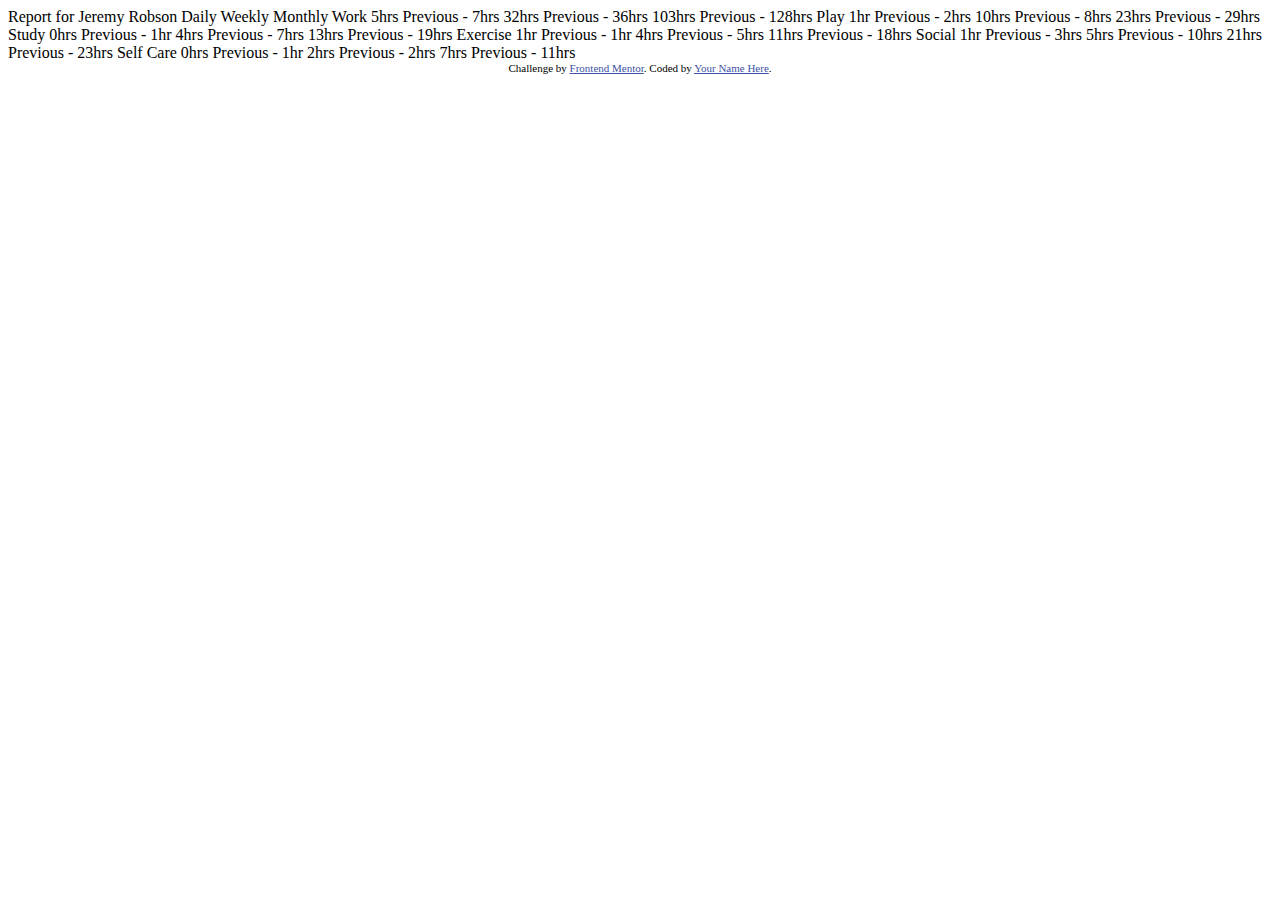
==== index.html @ 3935e432 "Add files via upload" ====
<!DOCTYPE html>
<html lang="en">
<head>
  <meta charset="UTF-8">
  <meta name="viewport" content="width=device-width, initial-scale=1.0"> <!-- displays site properly based on user's device -->

  <link rel="icon" type="image/png" sizes="32x32" href="./images/favicon-32x32.png">
  
  <title>Frontend Mentor | Time tracking dashboard</title>

  <!-- Feel free to remove these styles or customise in your own stylesheet 👍 -->
  <style>
    .attribution { font-size: 11px; text-align: center; }
    .attribution a { color: hsl(228, 45%, 44%); }
  </style>
</head>
<body>

  Report for
  Jeremy Robson

  Daily
  Weekly
  Monthly

  Work
  5hrs <!-- daily -->
  Previous - 7hrs <!-- daily -->
  32hrs <!-- weekly -->
  Previous - 36hrs <!-- weekly -->
  103hrs <!-- monthly -->
  Previous - 128hrs <!-- monthly -->

  Play
  1hr <!-- daily -->
  Previous - 2hrs <!-- daily -->
  10hrs <!-- weekly -->
  Previous - 8hrs <!-- weekly -->
  23hrs <!-- monthly -->
  Previous - 29hrs <!-- monthly -->

  Study
  0hrs <!-- daily -->
  Previous - 1hr <!-- daily -->
  4hrs <!-- weekly -->
  Previous - 7hrs <!-- weekly -->
  13hrs <!-- monthly -->
  Previous - 19hrs <!-- monthly -->

  Exercise
  1hr <!-- daily -->
  Previous - 1hr <!-- daily -->
  4hrs <!-- weekly -->
  Previous - 5hrs <!-- weekly -->
  11hrs <!-- monthly -->
  Previous - 18hrs <!-- monthly -->

  Social
  1hr <!-- daily -->
  Previous - 3hrs <!-- daily -->
  5hrs <!-- weekly -->
  Previous - 10hrs <!-- weekly -->
  21hrs <!-- monthly -->
  Previous - 23hrs <!-- monthly -->

  Self Care
  0hrs <!-- daily -->
  Previous - 1hr <!-- daily -->
  2hrs <!-- weekly -->
  Previous - 2hrs <!-- weekly -->
  7hrs <!-- monthly -->
  Previous - 11hrs <!-- monthly -->

  
  <div class="attribution">
    Challenge by <a href="https://www.frontendmentor.io?ref=challenge" target="_blank">Frontend Mentor</a>. 
    Coded by <a href="#">Your Name Here</a>.
  </div>
</body>
</html>
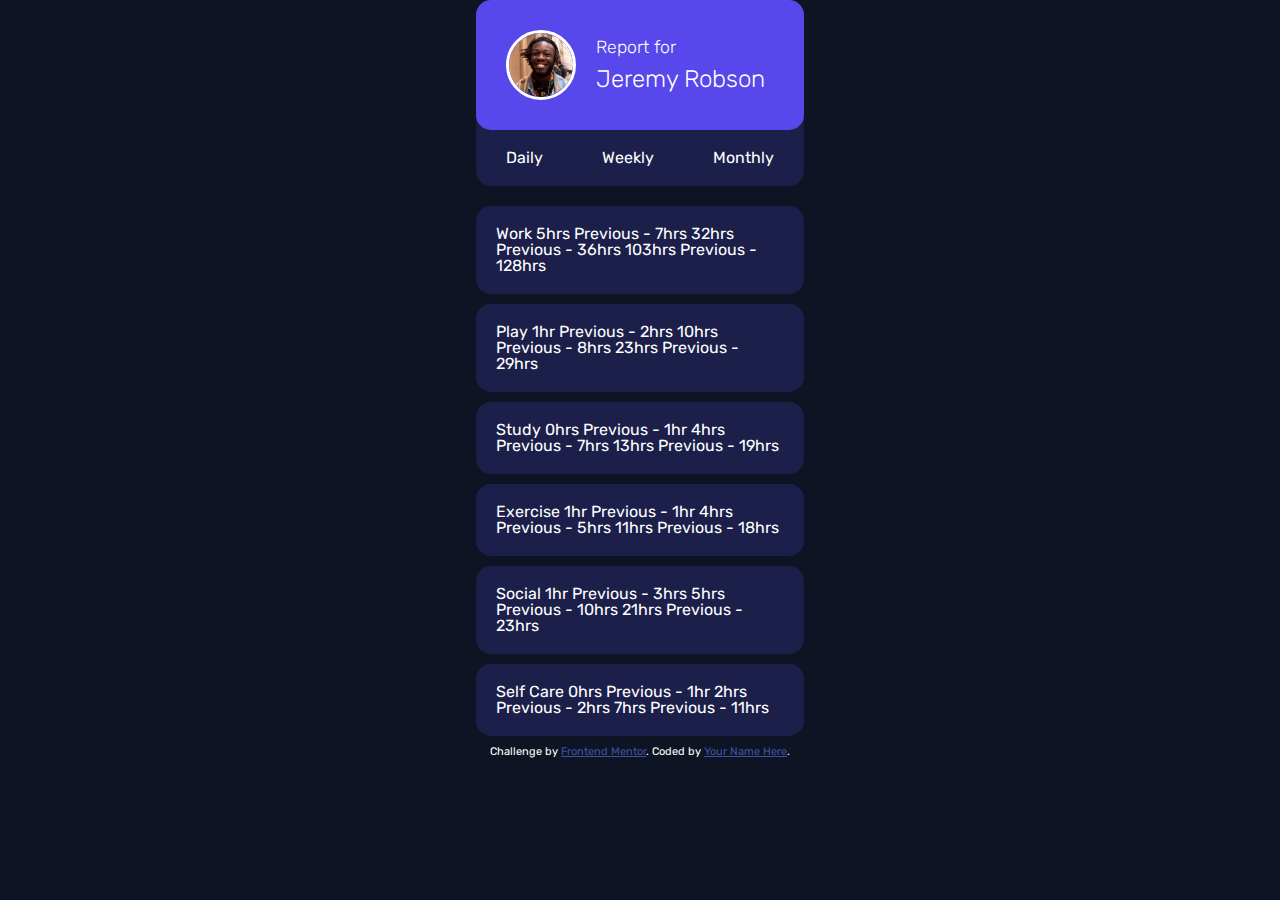
==== commit 014bf9dd: "init" ====
--- a/index.html
+++ b/index.html
@@ -1,80 +1,161 @@
 <!DOCTYPE html>
 <html lang="en">
+
 <head>
   <meta charset="UTF-8">
-  <meta name="viewport" content="width=device-width, initial-scale=1.0"> <!-- displays site properly based on user's device -->
+  <meta name="viewport" content="width=device-width, initial-scale=1.0">
+  <!-- displays site properly based on user's device -->
 
   <link rel="icon" type="image/png" sizes="32x32" href="./images/favicon-32x32.png">
-  
+
+  <link rel="preconnect" href="https://fonts.googleapis.com">
+  <link rel="preconnect" href="https://fonts.gstatic.com" crossorigin>
+  <link href="https://fonts.googleapis.com/css2?family=Rubik:wght@300;400;500&display=swap" rel="stylesheet">
+
+  <link rel="stylesheet" href="css/reset.css">
+  <link rel="stylesheet" href="css/style.css">
+
   <title>Frontend Mentor | Time tracking dashboard</title>
 
   <!-- Feel free to remove these styles or customise in your own stylesheet 👍 -->
   <style>
-    .attribution { font-size: 11px; text-align: center; }
-    .attribution a { color: hsl(228, 45%, 44%); }
+    .attribution {
+      font-size: 11px;
+      text-align: center;
+    }
+
+    .attribution a {
+      color: hsl(228, 45%, 44%);
+    }
   </style>
 </head>
+
 <body>
+  <main>
+    <section class="user">
+      <div class="user__profile">
+        <img src="images/image-jeremy.png" alt="user-img">
+      <h1 class="user__name">
+        <span class="user__name-report">Report for</span>
+        Jeremy Robson</h1>
+      </div>
 
-  Report for
-  Jeremy Robson
+      <div class="user__stats-division">
+        <p> Daily</p>
+        <p>Weekly</p>
+        <p>Monthly</p>
+      </div>
+    </section>
 
-  Daily
-  Weekly
-  Monthly
+    <section class="stats">
+      <div class="cont stats__work">
+        Work
+        5hrs
+        <!-- daily -->
+        Previous - 7hrs
+        <!-- daily -->
+        32hrs
+        <!-- weekly -->
+        Previous - 36hrs
+        <!-- weekly -->
+        103hrs
+        <!-- monthly -->
+        Previous - 128hrs
+        <!-- monthly -->
+      </div>
+      <div class="cont stats__play">
+        Play
+        1hr
+        <!-- daily -->
+        Previous - 2hrs
+        <!-- daily -->
+        10hrs
+        <!-- weekly -->
+        Previous - 8hrs
+        <!-- weekly -->
+        23hrs
+        <!-- monthly -->
+        Previous - 29hrs
+        <!-- monthly -->
+      </div>
+      <div class="cont stats__study">
+        Study
+        0hrs
+        <!-- daily -->
+        Previous - 1hr
+        <!-- daily -->
+        4hrs
+        <!-- weekly -->
+        Previous - 7hrs
+        <!-- weekly -->
+        13hrs
+        <!-- monthly -->
+        Previous - 19hrs
+        <!-- monthly -->
+      </div>
+      <div class="cont stats__exercise">
+        Exercise
+        1hr
+        <!-- daily -->
+        Previous - 1hr
+        <!-- daily -->
+        4hrs
+        <!-- weekly -->
+        Previous - 5hrs
+        <!-- weekly -->
+        11hrs
+        <!-- monthly -->
+        Previous - 18hrs
+        <!-- monthly -->
+      </div>
+      <div class="cont stats__social">
+        Social
+        1hr
+        <!-- daily -->
+        Previous - 3hrs
+        <!-- daily -->
+        5hrs
+        <!-- weekly -->
+        Previous - 10hrs
+        <!-- weekly -->
+        21hrs
+        <!-- monthly -->
+        Previous - 23hrs
+        <!-- monthly -->
+      </div>
+      <div class="cont stats__selfcare">
+        Self Care
+        0hrs
+        <!-- daily -->
+        Previous - 1hr
+        <!-- daily -->
+        2hrs
+        <!-- weekly -->
+        Previous - 2hrs
+        <!-- weekly -->
+        7hrs
+        <!-- monthly -->
+        Previous - 11hrs
+        <!-- monthly -->
+      </div>
 
-  Work
-  5hrs <!-- daily -->
-  Previous - 7hrs <!-- daily -->
-  32hrs <!-- weekly -->
-  Previous - 36hrs <!-- weekly -->
-  103hrs <!-- monthly -->
-  Previous - 128hrs <!-- monthly -->
+    </section>
 
-  Play
-  1hr <!-- daily -->
-  Previous - 2hrs <!-- daily -->
-  10hrs <!-- weekly -->
-  Previous - 8hrs <!-- weekly -->
-  23hrs <!-- monthly -->
-  Previous - 29hrs <!-- monthly -->
 
-  Study
-  0hrs <!-- daily -->
-  Previous - 1hr <!-- daily -->
-  4hrs <!-- weekly -->
-  Previous - 7hrs <!-- weekly -->
-  13hrs <!-- monthly -->
-  Previous - 19hrs <!-- monthly -->
 
-  Exercise
-  1hr <!-- daily -->
-  Previous - 1hr <!-- daily -->
-  4hrs <!-- weekly -->
-  Previous - 5hrs <!-- weekly -->
-  11hrs <!-- monthly -->
-  Previous - 18hrs <!-- monthly -->
 
-  Social
-  1hr <!-- daily -->
-  Previous - 3hrs <!-- daily -->
-  5hrs <!-- weekly -->
-  Previous - 10hrs <!-- weekly -->
-  21hrs <!-- monthly -->
-  Previous - 23hrs <!-- monthly -->
 
-  Self Care
-  0hrs <!-- daily -->
-  Previous - 1hr <!-- daily -->
-  2hrs <!-- weekly -->
-  Previous - 2hrs <!-- weekly -->
-  7hrs <!-- monthly -->
-  Previous - 11hrs <!-- monthly -->
 
-  
+
+
+
+
+  </main>
+
   <div class="attribution">
-    Challenge by <a href="https://www.frontendmentor.io?ref=challenge" target="_blank">Frontend Mentor</a>. 
+    Challenge by <a href="https://www.frontendmentor.io?ref=challenge" target="_blank">Frontend Mentor</a>.
     Coded by <a href="#">Your Name Here</a>.
   </div>
 </body>
+
 </html>--- a/css/style.css
+++ b/css/style.css
@@ -0,0 +1,58 @@
+body {
+    color: white;
+    background: hsl(226, 43%, 10%);
+}
+
+main {
+    display: grid;
+    justify-content: center;
+    align-items: center;
+}
+
+.user {
+    background: hsl(235, 46%, 20%);
+    margin-bottom: 20px;
+    width: 328px;
+    border-radius: 15px;
+    display: flex;
+    flex-direction: column;
+}
+
+.user__profile {
+    display: flex;
+    align-items: center;
+    background-color: hsl(246, 80%, 60%);
+    border-radius: 15px;
+    padding: 30PX;
+}
+.user__name{
+    font-size: 1.5rem;
+    font-weight: 300;
+}
+
+.user__name-report {
+    display: block;
+    font-size: 1.1rem;
+    margin-bottom: 10px;
+}
+
+img {
+    width: 70px;
+    border: solid white 3px;
+    border-radius: 50px;
+    margin-right: 20PX;
+}
+
+.user__stats-division {
+    display: flex;
+    justify-content: space-between;
+    padding: 20px 30px;
+}
+
+.cont {
+    background: hsl(235, 46%, 20%);
+    margin-bottom: 10px;
+    width: 328px;
+    padding: 20px;
+    border-radius: 15px;
+}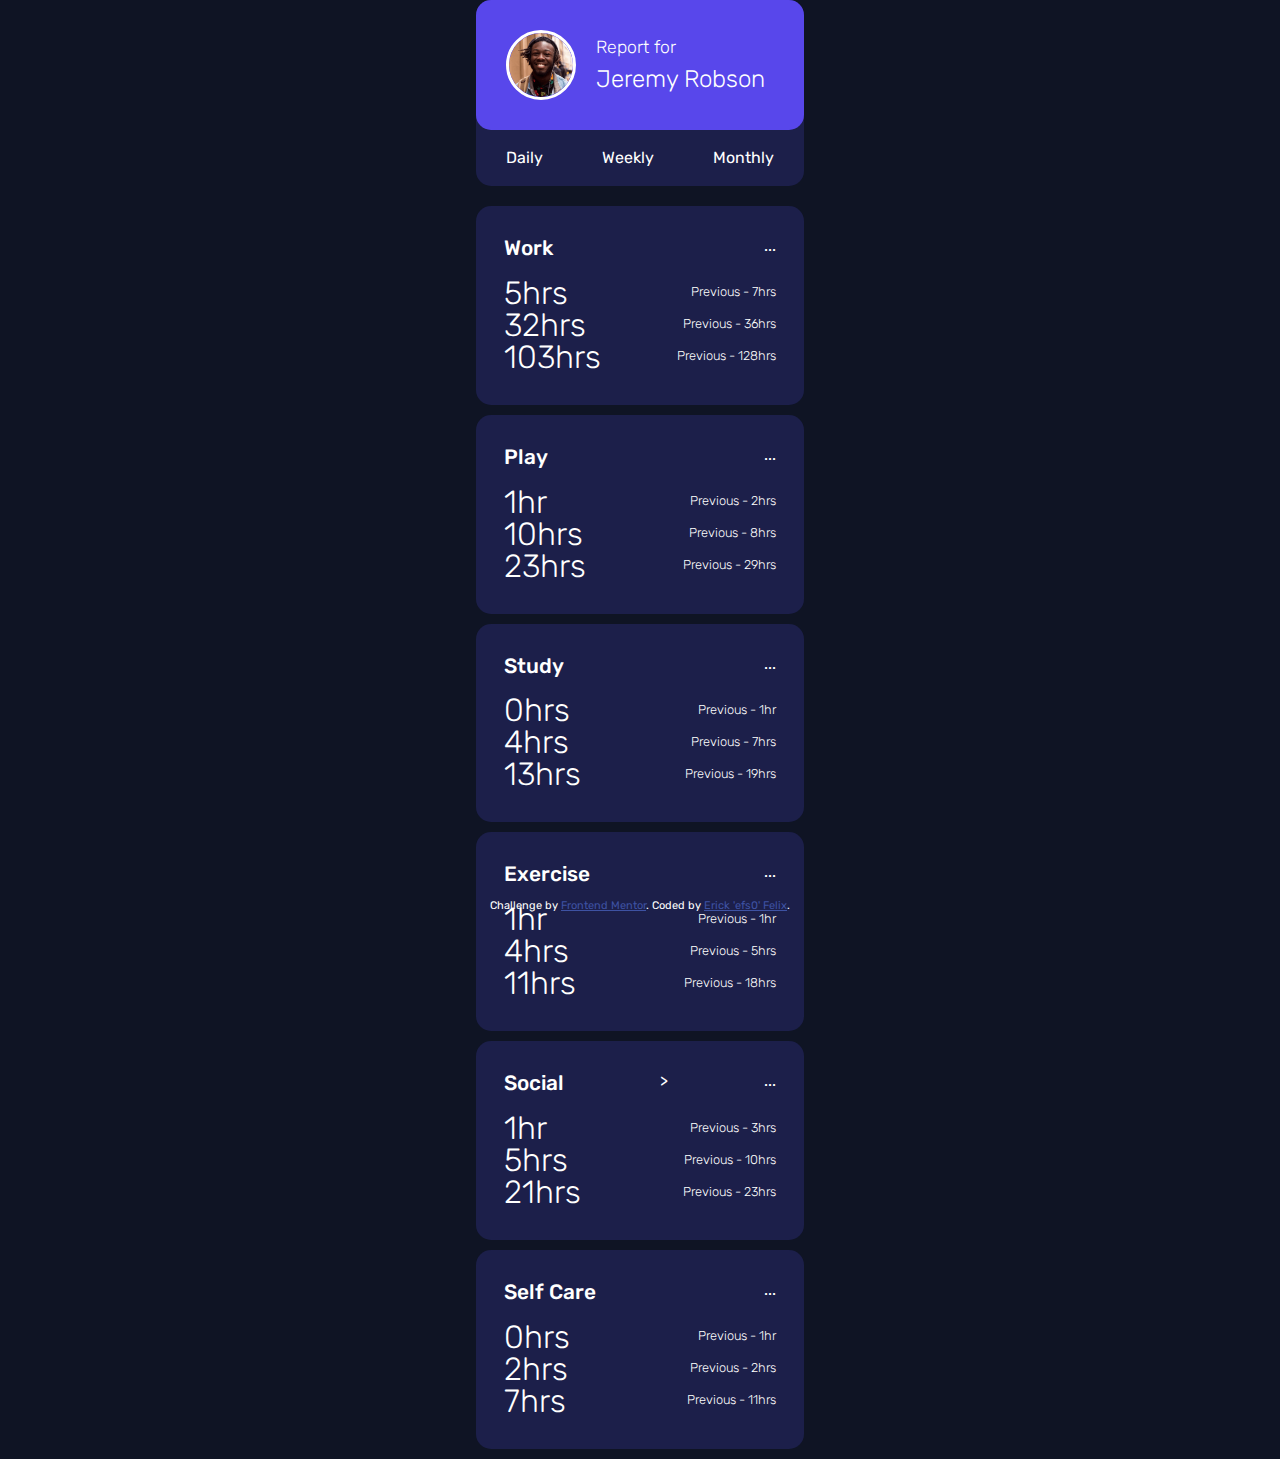
==== commit 438efe03: "getting to somewhere" ====
--- a/index.html
+++ b/index.html
@@ -32,116 +32,276 @@
 
 <body>
   <main>
-    <section class="user">
-      <div class="user__profile">
-        <img src="images/image-jeremy.png" alt="user-img">
-      <h1 class="user__name">
-        <span class="user__name-report">Report for</span>
-        Jeremy Robson</h1>
-      </div>
-
-      <div class="user__stats-division">
-        <p> Daily</p>
-        <p>Weekly</p>
-        <p>Monthly</p>
-      </div>
-    </section>
-
-    <section class="stats">
-      <div class="cont stats__work">
-        Work
-        5hrs
-        <!-- daily -->
-        Previous - 7hrs
-        <!-- daily -->
-        32hrs
-        <!-- weekly -->
-        Previous - 36hrs
-        <!-- weekly -->
-        103hrs
-        <!-- monthly -->
-        Previous - 128hrs
-        <!-- monthly -->
-      </div>
-      <div class="cont stats__play">
-        Play
-        1hr
-        <!-- daily -->
-        Previous - 2hrs
-        <!-- daily -->
-        10hrs
-        <!-- weekly -->
-        Previous - 8hrs
-        <!-- weekly -->
-        23hrs
-        <!-- monthly -->
-        Previous - 29hrs
-        <!-- monthly -->
-      </div>
-      <div class="cont stats__study">
-        Study
-        0hrs
-        <!-- daily -->
-        Previous - 1hr
-        <!-- daily -->
-        4hrs
-        <!-- weekly -->
-        Previous - 7hrs
-        <!-- weekly -->
-        13hrs
-        <!-- monthly -->
-        Previous - 19hrs
-        <!-- monthly -->
-      </div>
-      <div class="cont stats__exercise">
-        Exercise
-        1hr
-        <!-- daily -->
-        Previous - 1hr
-        <!-- daily -->
-        4hrs
-        <!-- weekly -->
-        Previous - 5hrs
-        <!-- weekly -->
-        11hrs
-        <!-- monthly -->
-        Previous - 18hrs
-        <!-- monthly -->
-      </div>
-      <div class="cont stats__social">
-        Social
-        1hr
-        <!-- daily -->
-        Previous - 3hrs
-        <!-- daily -->
-        5hrs
-        <!-- weekly -->
-        Previous - 10hrs
-        <!-- weekly -->
-        21hrs
-        <!-- monthly -->
-        Previous - 23hrs
-        <!-- monthly -->
-      </div>
-      <div class="cont stats__selfcare">
-        Self Care
-        0hrs
-        <!-- daily -->
-        Previous - 1hr
-        <!-- daily -->
-        2hrs
-        <!-- weekly -->
-        Previous - 2hrs
-        <!-- weekly -->
-        7hrs
-        <!-- monthly -->
-        Previous - 11hrs
-        <!-- monthly -->
-      </div>
-
-    </section>
-
-
+    <div class="wrapper">
+      <section class="user">
+        <div class="user__profile">
+          <img src="images/image-jeremy.png" alt="user-img">
+          <h1 class="user__name">
+            <span class="user__name-report">Report for</span>
+            Jeremy Robson</h1>
+        </div>
+
+        <div class="user__timeframe-division">
+          <p> Daily</p>
+          <p>Weekly</p>
+          <p>Monthly</p>
+        </div>
+      </section>
+
+      <section class="stats">
+        <div class="cont stats__work">
+          <div class="stats__title">
+            <h2 class="stats__title-name">Work</h2>
+            <p>...</p>
+          </div>
+
+          <div class="stats__hours-section">
+            <div class="daily">
+              <p class="resent">
+                5hrs
+                <!-- daily -->
+              </p>
+              <p class="previous">
+                Previous - 7hrs
+                <!-- daily -->
+              </p>
+            </div>
+
+            <div class="weekly">
+              <p class="resent">
+                32hrs
+                <!-- weekly -->
+              </p>
+              <p class="previous">
+                Previous - 36hrs
+                <!-- weekly -->
+              </p>
+
+
+            </div>
+            <div class="monthly">
+              <p class="resent">
+                103hrs
+                <!-- monthly -->
+              </p>
+              <p class="previous">
+                Previous - 128hrs
+                <!-- monthly -->
+              </p>
+
+
+            </div>
+          </div>
+        </div>
+        <div class="cont stats__play">
+          <div class="stats__title">
+            <h2 class="stats__title-name">Play</h2>
+            <p>...</p>
+          </div>
+
+          <div class="daily">
+            <p class="resent">
+              1hr
+              <!-- daily -->
+            </p>
+            <p class="previous">
+              Previous - 2hrs
+              <!-- daily -->
+            </p>
+          </div>
+
+          <div class="weekly">
+            <p class="resent">
+              10hrs
+              <!-- weekly -->
+            </p>
+            <p class="previous">
+              Previous - 8hrs
+              <!-- weekly -->
+            </p>
+          </div>
+
+          <div class="monthly">
+            <p class="resent">
+              23hrs
+              <!-- monthly -->
+            </p>
+            <p class="previous">
+              Previous - 29hrs
+              <!-- monthly -->
+            </p>
+          </div>
+        </div>
+
+        <div class="cont stats__study">
+          <div class="stats__title">
+            <h2 class="stats__title-name">Study</h2>
+            <p>...</p>
+          </div>
+          <div class="daily">
+            <p class="resent">
+              0hrs
+              <!-- daily -->
+            </p>
+            <p class="previous">
+              Previous - 1hr
+              <!-- daily -->
+            </p>
+          </div>
+
+          <div class="weekly">
+            <p class="resent">
+              4hrs
+              <!-- weekly -->
+            </p>
+            <p class="previous">
+              Previous - 7hrs
+              <!-- weekly -->
+            </p>
+          </div>
+
+          <div class="monthly">
+            <p class="resent">
+              13hrs
+              <!-- monthly -->
+            </p>
+            <p class="previous">
+              Previous - 19hrs
+              <!-- monthly -->
+            </p>
+          </div>
+        </div>
+
+        <div class="cont stats__exercise">
+          <div class="stats__title">
+            <h2 class="stats__title-name">Exercise</h2>
+            <p>...</p>
+          </div>
+
+          <div class="daily">
+            <p class="resent">
+              1hr
+              <!-- daily -->
+            </p>
+            <p class="previous">
+              Previous - 1hr
+              <!-- daily -->
+            </p>
+          </div>
+
+          <div class="weekly">
+            <p class="resent">
+
+              4hrs
+              <!-- weekly -->
+            </p>
+            <p class="previous">
+              Previous - 5hrs
+              <!-- weekly -->
+            </p>
+          </div>
+
+          <div class="monthly">
+            <p class="resent">
+              11hrs
+              <!-- monthly -->
+            </p>
+            <p class="previous">
+              Previous - 18hrs
+              <!-- monthly -->
+            </p>
+          </div>
+        </div>
+
+        <div class="cont stats__social">
+          <div class="stats__title">
+            <h2 class="stats__title-name">Social</h2>>
+            <p>...</p>
+          </div>
+
+          <div class="daily">
+            <p class="resent">
+              1hr
+              <!-- daily -->
+            </p>
+            <p class="previous">
+              Previous - 3hrs
+              <!-- daily -->
+            </p>
+          </div>
+          
+          <div class="weekly">
+            <p class="resent">
+              5hrs
+              <!-- weekly -->
+            </p>
+            <p class="previous">
+              Previous - 10hrs
+              <!-- weekly -->
+            </p>
+          </div>
+
+          <div class="monthly">
+            <p class="resent">
+              21hrs
+              <!-- monthly -->
+            </p>
+            <p class="previous">
+              Previous - 23hrs
+              <!-- monthly -->
+            </p>
+          </div>
+
+        </div>
+        <div class="cont stats__selfcare">
+          <div class="stats__title">
+            <h2 class="stats__title-name">Self Care</h2>
+            <p>...</p>
+          </div>
+
+          <div class="daily">
+            <p class="resent">
+              0hrs
+              <!-- daily -->
+            </p>
+            <p class="previous">
+              Previous - 1hr
+              <!-- daily -->
+            </p>
+
+
+          </div>
+          <div class="weekly">
+            <p class="resent">
+              2hrs
+              <!-- weekly -->
+            </p>
+            <p class="previous">
+              Previous - 2hrs
+              <!-- weekly -->
+            </p>
+
+
+          </div>
+          <div class="monthly">
+            <p class="resent">
+              7hrs
+              <!-- monthly -->
+            </p>
+            <p class="previous">
+              Previous - 11hrs
+              <!-- monthly -->
+            </p>
+          </div>
+
+
+
+
+        </div>
+
+      </section>
+
+    </div>
 
 
 
@@ -154,7 +314,7 @@
 
   <div class="attribution">
     Challenge by <a href="https://www.frontendmentor.io?ref=challenge" target="_blank">Frontend Mentor</a>.
-    Coded by <a href="#">Your Name Here</a>.
+    Coded by <a href="#">Erick 'efs0' Felix</a>.
   </div>
 </body>
 
--- a/css/style.css
+++ b/css/style.css
@@ -7,6 +7,7 @@
     display: grid;
     justify-content: center;
     align-items: center;
+    height: 100vh;
 }
 
 .user {
@@ -25,7 +26,8 @@
     border-radius: 15px;
     padding: 30PX;
 }
-.user__name{
+
+.user__name {
     font-size: 1.5rem;
     font-weight: 300;
 }
@@ -43,16 +45,69 @@
     margin-right: 20PX;
 }
 
-.user__stats-division {
+.user__timeframe-division {
     display: flex;
     justify-content: space-between;
     padding: 20px 30px;
 }
 
+/* stats section */
+
 .cont {
     background: hsl(235, 46%, 20%);
     margin-bottom: 10px;
     width: 328px;
-    padding: 20px;
+    padding: 32px 28px;
     border-radius: 15px;
+}
+
+.stats__title {
+    display: flex;
+    justify-content: space-between;
+    margin-bottom: 18px;
+}
+
+.stats__title-name{
+    font-size: 1.3rem;
+    font-weight: 500;
+}
+
+.daily {
+    display: flex;
+    justify-content: space-between;
+    align-items: center;
+}
+
+.daily--active{
+    display: block;
+}
+
+.weekly {
+    display: flex;
+    justify-content: space-between;
+    align-items: center;
+}
+
+.weekly--active{
+    display: block;
+}
+
+.monthly {
+    display: flex;
+    justify-content: space-between;
+    align-items: center;
+}
+
+.monthly--active{
+    display: block;
+}
+
+.resent {
+    font-size: 2rem;
+    font-weight: 300;
+}
+
+.previous{
+    font-weight: 300;
+    font-size: .8rem;
 }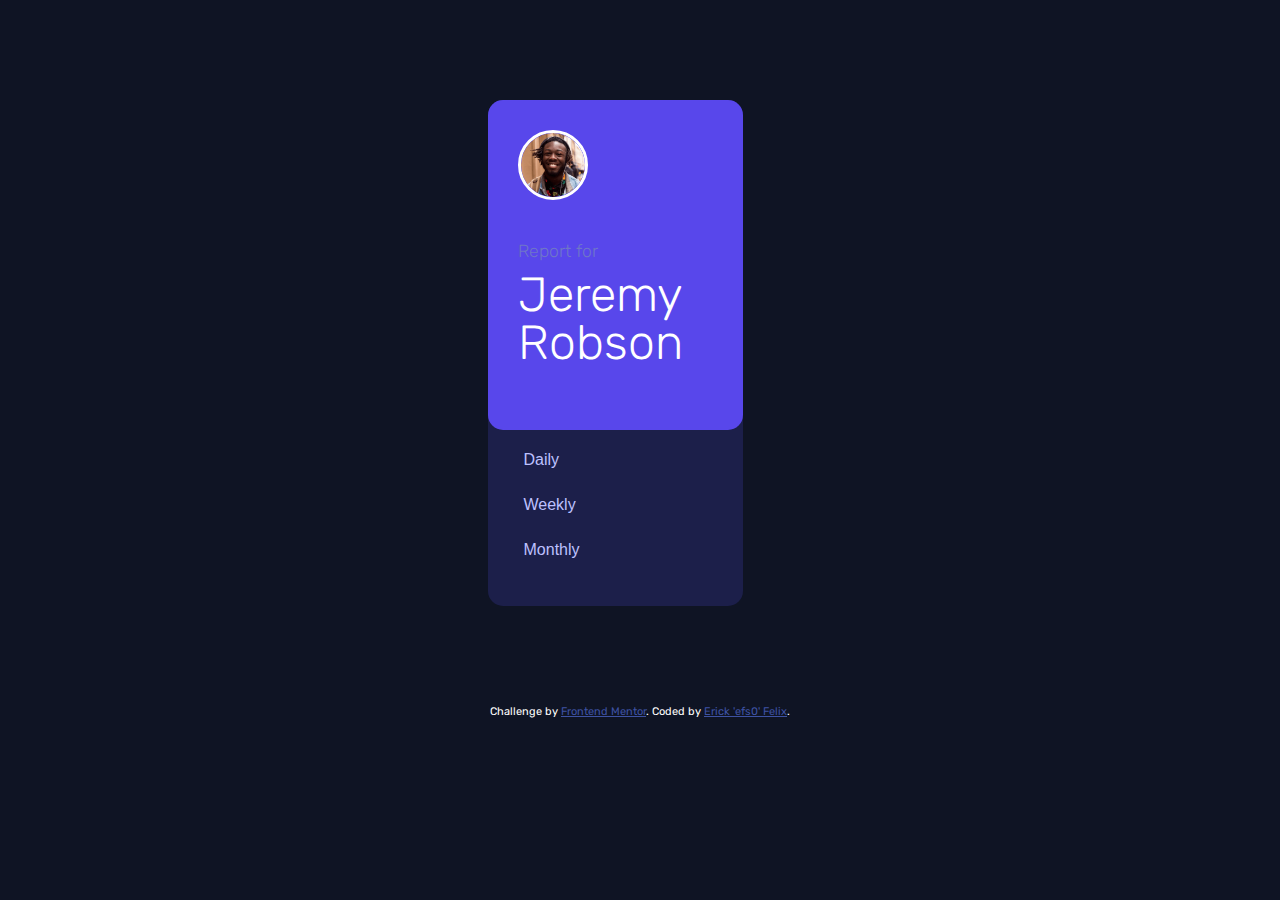
==== commit 7415f060: "cards created cia js w/ JSON" ====
--- a/index.html
+++ b/index.html
@@ -42,280 +42,26 @@
         </div>
 
         <div class="user__timeframe-division">
-          <p> Daily</p>
-          <p>Weekly</p>
-          <p>Monthly</p>
+          <button class="btn daily-btn"> Daily</button>
+          <button class="btn weekly-btn">Weekly</button>
+          <button class="btn monthly-btn">Monthly</button>
         </div>
       </section>
 
       <section class="stats">
-        <div class="cont stats__work">
-          <div class="stats__title">
-            <h2 class="stats__title-name">Work</h2>
-            <p>...</p>
-          </div>
-
-          <div class="stats__hours-section">
-            <div class="daily">
-              <p class="resent">
-                5hrs
-                <!-- daily -->
-              </p>
-              <p class="previous">
-                Previous - 7hrs
-                <!-- daily -->
-              </p>
-            </div>
-
-            <div class="weekly">
-              <p class="resent">
-                32hrs
-                <!-- weekly -->
-              </p>
-              <p class="previous">
-                Previous - 36hrs
-                <!-- weekly -->
-              </p>
-
-
-            </div>
-            <div class="monthly">
-              <p class="resent">
-                103hrs
-                <!-- monthly -->
-              </p>
-              <p class="previous">
-                Previous - 128hrs
-                <!-- monthly -->
-              </p>
-
-
-            </div>
-          </div>
-        </div>
-        <div class="cont stats__play">
-          <div class="stats__title">
-            <h2 class="stats__title-name">Play</h2>
-            <p>...</p>
-          </div>
-
-          <div class="daily">
-            <p class="resent">
-              1hr
-              <!-- daily -->
-            </p>
-            <p class="previous">
-              Previous - 2hrs
-              <!-- daily -->
-            </p>
-          </div>
-
-          <div class="weekly">
-            <p class="resent">
-              10hrs
-              <!-- weekly -->
-            </p>
-            <p class="previous">
-              Previous - 8hrs
-              <!-- weekly -->
-            </p>
-          </div>
-
-          <div class="monthly">
-            <p class="resent">
-              23hrs
-              <!-- monthly -->
-            </p>
-            <p class="previous">
-              Previous - 29hrs
-              <!-- monthly -->
-            </p>
-          </div>
-        </div>
-
-        <div class="cont stats__study">
-          <div class="stats__title">
-            <h2 class="stats__title-name">Study</h2>
-            <p>...</p>
-          </div>
-          <div class="daily">
-            <p class="resent">
-              0hrs
-              <!-- daily -->
-            </p>
-            <p class="previous">
-              Previous - 1hr
-              <!-- daily -->
-            </p>
-          </div>
-
-          <div class="weekly">
-            <p class="resent">
-              4hrs
-              <!-- weekly -->
-            </p>
-            <p class="previous">
-              Previous - 7hrs
-              <!-- weekly -->
-            </p>
-          </div>
-
-          <div class="monthly">
-            <p class="resent">
-              13hrs
-              <!-- monthly -->
-            </p>
-            <p class="previous">
-              Previous - 19hrs
-              <!-- monthly -->
-            </p>
-          </div>
-        </div>
-
-        <div class="cont stats__exercise">
-          <div class="stats__title">
-            <h2 class="stats__title-name">Exercise</h2>
-            <p>...</p>
-          </div>
-
-          <div class="daily">
-            <p class="resent">
-              1hr
-              <!-- daily -->
-            </p>
-            <p class="previous">
-              Previous - 1hr
-              <!-- daily -->
-            </p>
-          </div>
-
-          <div class="weekly">
-            <p class="resent">
-
-              4hrs
-              <!-- weekly -->
-            </p>
-            <p class="previous">
-              Previous - 5hrs
-              <!-- weekly -->
-            </p>
-          </div>
-
-          <div class="monthly">
-            <p class="resent">
-              11hrs
-              <!-- monthly -->
-            </p>
-            <p class="previous">
-              Previous - 18hrs
-              <!-- monthly -->
-            </p>
-          </div>
-        </div>
-
-        <div class="cont stats__social">
-          <div class="stats__title">
-            <h2 class="stats__title-name">Social</h2>>
-            <p>...</p>
-          </div>
-
-          <div class="daily">
-            <p class="resent">
-              1hr
-              <!-- daily -->
-            </p>
-            <p class="previous">
-              Previous - 3hrs
-              <!-- daily -->
-            </p>
-          </div>
-          
-          <div class="weekly">
-            <p class="resent">
-              5hrs
-              <!-- weekly -->
-            </p>
-            <p class="previous">
-              Previous - 10hrs
-              <!-- weekly -->
-            </p>
-          </div>
-
-          <div class="monthly">
-            <p class="resent">
-              21hrs
-              <!-- monthly -->
-            </p>
-            <p class="previous">
-              Previous - 23hrs
-              <!-- monthly -->
-            </p>
-          </div>
-
-        </div>
-        <div class="cont stats__selfcare">
-          <div class="stats__title">
-            <h2 class="stats__title-name">Self Care</h2>
-            <p>...</p>
-          </div>
-
-          <div class="daily">
-            <p class="resent">
-              0hrs
-              <!-- daily -->
-            </p>
-            <p class="previous">
-              Previous - 1hr
-              <!-- daily -->
-            </p>
-
-
-          </div>
-          <div class="weekly">
-            <p class="resent">
-              2hrs
-              <!-- weekly -->
-            </p>
-            <p class="previous">
-              Previous - 2hrs
-              <!-- weekly -->
-            </p>
-
-
-          </div>
-          <div class="monthly">
-            <p class="resent">
-              7hrs
-              <!-- monthly -->
-            </p>
-            <p class="previous">
-              Previous - 11hrs
-              <!-- monthly -->
-            </p>
-          </div>
-
-
-
-
-        </div>
-
+        <!-- js -->
       </section>
 
     </div>
 
-
-
-
-
-
-
-
   </main>
 
-  <div class="attribution">
+  <footer class="attribution">
     Challenge by <a href="https://www.frontendmentor.io?ref=challenge" target="_blank">Frontend Mentor</a>.
     Coded by <a href="#">Erick 'efs0' Felix</a>.
-  </div>
+  </footer>
+
+  <script src="js/app.js"></script>
 </body>
 
 </html>--- a/css/style.css
+++ b/css/style.css
@@ -7,9 +7,14 @@
     display: grid;
     justify-content: center;
     align-items: center;
-    height: 100vh;
-}
-
+}
+
+.wrapper {
+    margin-top: 100px;
+    margin-bottom: 100px;
+}
+
+/* profile */
 .user {
     background: hsl(235, 46%, 20%);
     margin-bottom: 20px;
@@ -33,6 +38,7 @@
 }
 
 .user__name-report {
+    color: hsl(235, 45%, 61%);
     display: block;
     font-size: 1.1rem;
     margin-bottom: 10px;
@@ -45,20 +51,63 @@
     margin-right: 20PX;
 }
 
+/* buttons */
 .user__timeframe-division {
     display: flex;
     justify-content: space-between;
     padding: 20px 30px;
 }
 
+.btn {
+    font-size: 1rem;
+    background: none;
+    border: none;
+    color: hsl(236, 100%, 87%);
+}
+
+.btn:hover {
+    color: white;
+}
+
+.daily-btn--active{
+color: white;
+}
+.weekly-btn--active{
+    color: white;
+}
+.monthly-btn--active{
+    color: white;
+}
+
+
+
 /* stats section */
 
 .cont {
-    background: hsl(235, 46%, 20%);
+    /* Dark blue */
     margin-bottom: 10px;
     width: 328px;
-    padding: 32px 28px;
+    height: 160px;
+    padding: 0;
     border-radius: 15px;
+    cursor: pointer;
+    overflow: hidden;
+}
+
+.cont__info {
+    position: relative;
+    bottom: -38px;
+    height: 122px;
+    background: hsl(235, 46%, 20%);
+    /* Dark blue */
+    padding: 25px 28px;
+    border-radius: 15px;
+    cursor: pointer;
+}
+
+.cont__info:hover {
+    background: hsl(235, 45%, 61%);
+    /*Desaturated blue */
 }
 
 .stats__title {
@@ -67,18 +116,19 @@
     margin-bottom: 18px;
 }
 
-.stats__title-name{
+.stats__title-name {
     font-size: 1.3rem;
     font-weight: 500;
 }
 
+/* timeframes */
 .daily {
     display: flex;
     justify-content: space-between;
     align-items: center;
 }
 
-.daily--active{
+.daily--active {
     display: block;
 }
 
@@ -86,9 +136,10 @@
     display: flex;
     justify-content: space-between;
     align-items: center;
-}
-
-.weekly--active{
+    display: none;
+}
+
+.weekly--active {
     display: block;
 }
 
@@ -96,18 +147,163 @@
     display: flex;
     justify-content: space-between;
     align-items: center;
-}
-
-.monthly--active{
+    display: none;
+}
+
+.monthly--active {
     display: block;
 }
 
-.resent {
+.recent {
     font-size: 2rem;
     font-weight: 300;
-}
-
-.previous{
+    
+}
+
+.previous {
     font-weight: 300;
     font-size: .8rem;
+    color: hsl(236, 100%, 87%);
+}
+
+
+/* individual container */
+.Work {
+    background: hsl(15, 100%, 70%) url(../images/icon-work.svg) no-repeat 222px -10px;
+
+}
+
+.Play {
+    background: hsl(195, 74%, 62%) url(../images/icon-play.svg) no-repeat 222px -5px;
+
+}
+
+.Study {
+    background: hsl(348, 100%, 68%) url(../images/icon-study.svg) no-repeat 223px -5px;
+
+}
+
+.Exercise {
+    background: hsl(145, 58%, 55%) url(../images/icon-exercise.svg) no-repeat 220px -2px;
+
+}
+
+.Social {
+    background: hsl(264, 64%, 52%) url(../images/icon-social.svg) no-repeat 230px -18px;
+
+}
+
+.Self-care {
+    background: hsl(43, 84%, 65%) url(../images/icon-self-care.svg) no-repeat 233px -16px;
+
+}
+
+@media screen and (min-width: 500px) {
+    .wrapper {
+        width: 1110px;
+        height: 506px;
+        display: grid;
+        justify-content: center;
+        align-items: center;
+        grid-column-gap: 20px;
+        grid-template-areas:
+            "user stats"
+        ;
+    }
+
+
+    .user {
+        height: 506px;
+        width: 255px;
+        margin: 0;
+        grid-area: user;
+    }
+
+    .user__profile {
+        height: 330px;
+        display: block;
+    }
+
+    .user__profile img {
+        margin-bottom: 40px;
+    }
+
+    .user__name {
+        font-size: 3rem;
+    }
+
+    .user__timeframe-division {
+       height: 150px;
+       display: flex;
+       flex-direction: column;
+        align-items: flex-start;
+    }
+
+
+    .stats {
+        display: grid;
+        grid-column-gap: 15px;
+        grid-row-gap: 15px;
+        grid-template-areas:
+            "work play study"
+            "exercise social selfcare"
+        ;
+    }
+
+    .cont {
+        width: 255px;
+        height: 245px;
+        margin: 0;
+    }
+
+    .cont__info{
+        height: 204px;
+        bottom: -40px;
+    }
+    .Work {
+        grid-area: work;
+        background-position: 148px -10px;
+
+    }
+
+    .Play {
+        grid-area: play;
+        background-position: 148px -10px;
+
+    }
+
+    .Study {
+        grid-area: study;
+        background-position: 148px -10px;
+
+    }
+
+    .Exercise {
+        grid-area: exercise;
+        background-position: 147px -10px;
+
+    }
+
+    .Social {
+        grid-area: social;
+        background-position: 156px -10px;
+
+    }
+
+    .Self-care {
+        grid-area: selfcare;
+        background-position: 160px -10px;
+    }
+
+   .daily {
+        display:block;
+    }
+    
+    .recent {
+        font-size: 3rem;
+        padding-top: 10px;
+        padding-bottom: 15px;
+    }
+
+
 }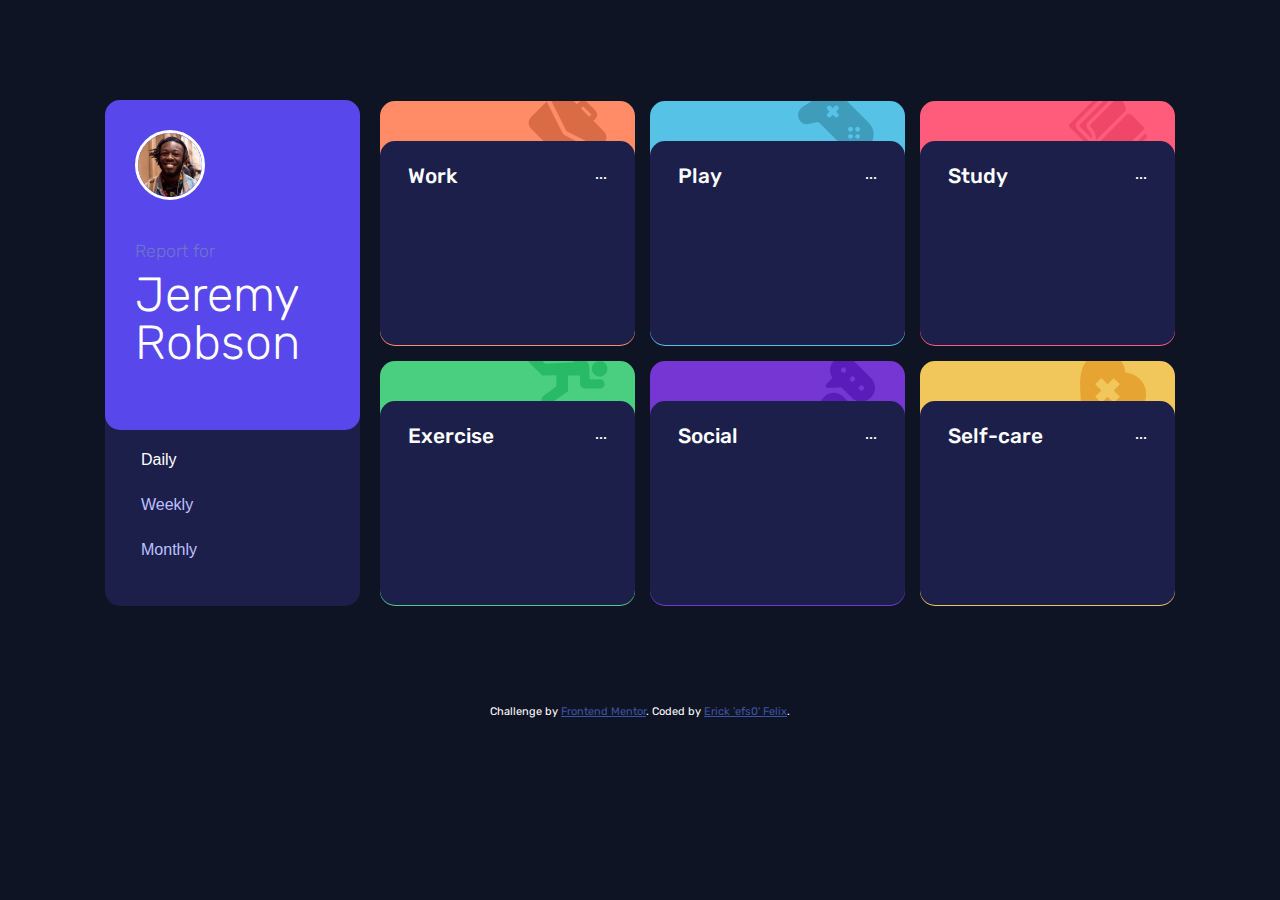
==== commit e723f112: "hl" ====
--- a/index.html
+++ b/index.html
@@ -42,7 +42,7 @@
         </div>
 
         <div class="user__timeframe-division">
-          <button class="btn daily-btn"> Daily</button>
+          <button class="btn daily-btn btn--active"> Daily</button>
           <button class="btn weekly-btn">Weekly</button>
           <button class="btn monthly-btn">Monthly</button>
         </div>
--- a/css/style.css
+++ b/css/style.css
@@ -69,17 +69,9 @@
     color: white;
 }
 
-.daily-btn--active{
-color: white;
-}
-.weekly-btn--active{
+.btn--active {
     color: white;
 }
-.monthly-btn--active{
-    color: white;
-}
-
-
 
 /* stats section */
 
@@ -122,42 +114,43 @@
 }
 
 /* timeframes */
+
 .daily {
-    display: flex;
+    display: none;
     justify-content: space-between;
     align-items: center;
 }
 
 .daily--active {
-    display: block;
+    display: flex;
 }
 
 .weekly {
-    display: flex;
     justify-content: space-between;
     align-items: center;
     display: none;
 }
 
 .weekly--active {
-    display: block;
+    display: flex;
+
 }
 
 .monthly {
-    display: flex;
     justify-content: space-between;
     align-items: center;
     display: none;
 }
 
 .monthly--active {
-    display: block;
+    display: flex;
+
 }
 
 .recent {
     font-size: 2rem;
     font-weight: 300;
-    
+
 }
 
 .previous {
@@ -233,9 +226,9 @@
     }
 
     .user__timeframe-division {
-       height: 150px;
-       display: flex;
-       flex-direction: column;
+        height: 150px;
+        display: flex;
+        flex-direction: column;
         align-items: flex-start;
     }
 
@@ -256,10 +249,11 @@
         margin: 0;
     }
 
-    .cont__info{
+    .cont__info {
         height: 204px;
         bottom: -40px;
     }
+
     .Work {
         grid-area: work;
         background-position: 148px -10px;
@@ -295,10 +289,18 @@
         background-position: 160px -10px;
     }
 
-   .daily {
-        display:block;
+
+    .daily--active {
+        display: block;
     }
     
+    .weekly--active {
+        display: block;
+    }
+        
+    .monthly--active {
+        display: block;
+    }
     .recent {
         font-size: 3rem;
         padding-top: 10px;
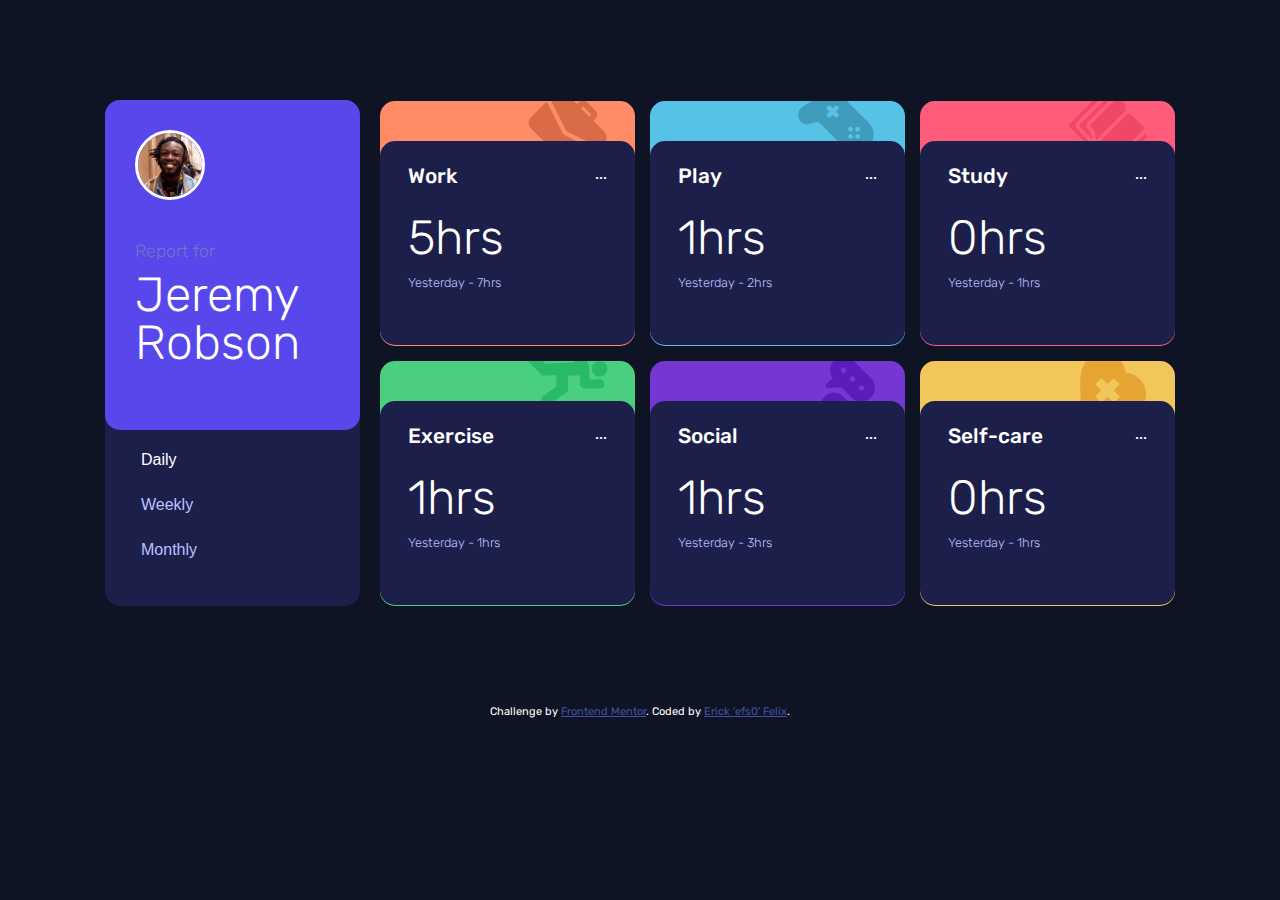
==== commit 8264c68d: "-" ====
--- a/index.html
+++ b/index.html
@@ -58,7 +58,7 @@
 
   <footer class="attribution">
     Challenge by <a href="https://www.frontendmentor.io?ref=challenge" target="_blank">Frontend Mentor</a>.
-    Coded by <a href="#">Erick 'efs0' Felix</a>.
+    Coded by <a href="https://github.com/efs0-cod3">Erick 'efs0' Felix</a>.
   </footer>
 
   <script src="js/app.js"></script>
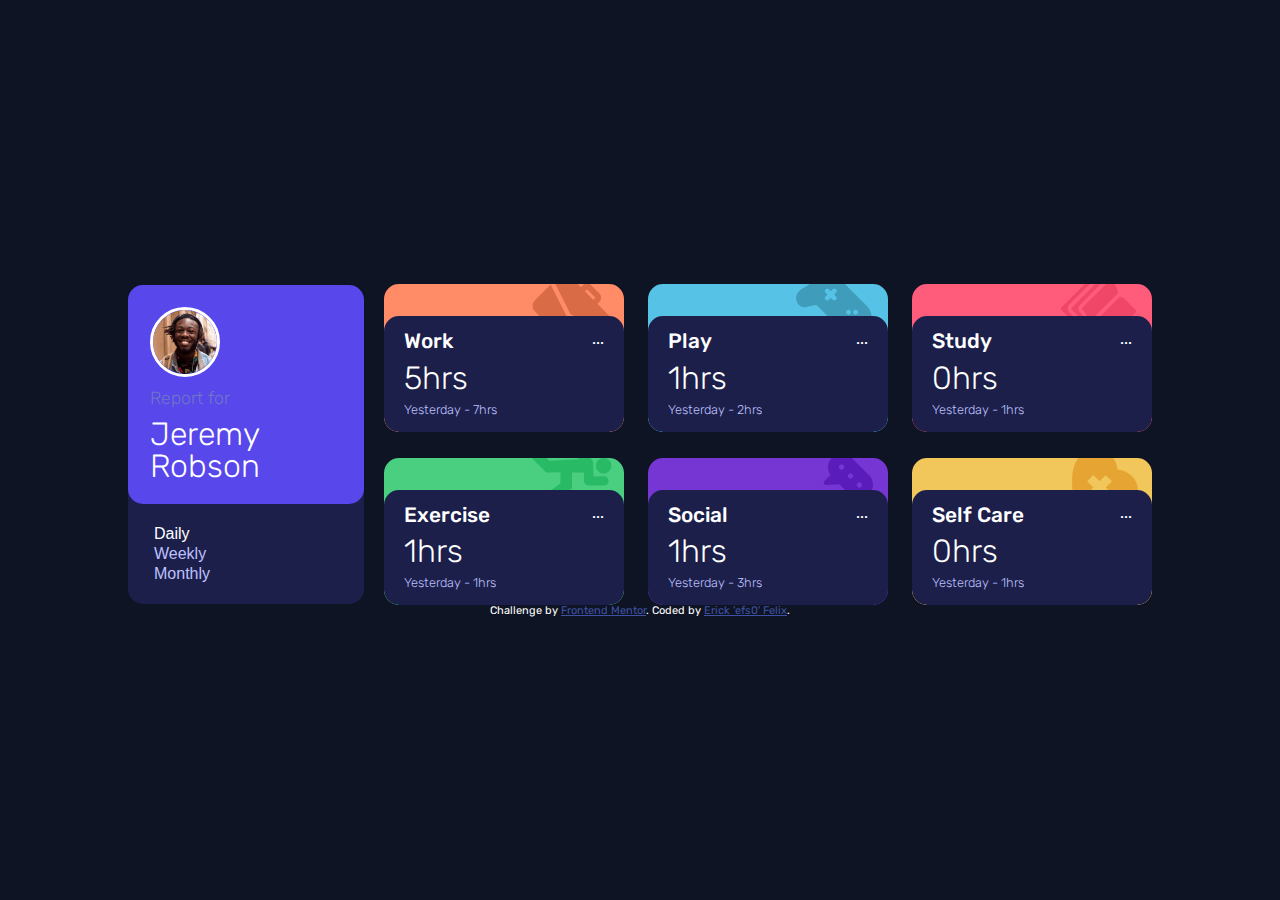
==== commit b2058478: "lot of changes" ====
--- a/index.html
+++ b/index.html
@@ -22,6 +22,7 @@
     .attribution {
       font-size: 11px;
       text-align: center;
+
     }
 
     .attribution a {
@@ -58,10 +59,11 @@
 
   <footer class="attribution">
     Challenge by <a href="https://www.frontendmentor.io?ref=challenge" target="_blank">Frontend Mentor</a>.
-    Coded by <a href="https://github.com/efs0-cod3">Erick 'efs0' Felix</a>.
+    Coded by <a href="https://github.com/efs0-cod3"> Erick 'efs0' Felix</a>.
   </footer>
 
   <script src="js/app.js"></script>
 </body>
 
-</html>+</html>
+
--- a/css/style.css
+++ b/css/style.css
@@ -10,6 +10,7 @@
 }
 
 .wrapper {
+    width: 80vw;
     margin-top: 100px;
     margin-bottom: 100px;
 }
@@ -18,7 +19,6 @@
 .user {
     background: hsl(235, 46%, 20%);
     margin-bottom: 20px;
-    width: 328px;
     border-radius: 15px;
     display: flex;
     flex-direction: column;
@@ -76,10 +76,7 @@
 /* stats section */
 
 .cont {
-    /* Dark blue */
     margin-bottom: 10px;
-    width: 328px;
-    height: 160px;
     padding: 0;
     border-radius: 15px;
     cursor: pointer;
@@ -88,10 +85,8 @@
 
 .cont__info {
     position: relative;
-    bottom: -38px;
-    height: 122px;
+    margin-top: 2rem;
     background: hsl(235, 46%, 20%);
-    /* Dark blue */
     padding: 25px 28px;
     border-radius: 15px;
     cursor: pointer;
@@ -162,39 +157,49 @@
 
 /* individual container */
 .Work {
-    background: hsl(15, 100%, 70%) url(../images/icon-work.svg) no-repeat 222px -10px;
+    background: hsl(15, 100%, 70%) url(../images/icon-work.svg) no-repeat 95% -10px;
 
 }
 
 .Play {
-    background: hsl(195, 74%, 62%) url(../images/icon-play.svg) no-repeat 222px -5px;
+    background: hsl(195, 74%, 62%) url(../images/icon-play.svg) no-repeat 95% -5px;
 
 }
 
 .Study {
-    background: hsl(348, 100%, 68%) url(../images/icon-study.svg) no-repeat 223px -5px;
+    background: hsl(348, 100%, 68%) url(../images/icon-study.svg) no-repeat 95% -5px;
 
 }
 
 .Exercise {
-    background: hsl(145, 58%, 55%) url(../images/icon-exercise.svg) no-repeat 220px -2px;
+    background: hsl(145, 58%, 55%) url(../images/icon-exercise.svg) no-repeat 95% -2px;
 
 }
 
 .Social {
-    background: hsl(264, 64%, 52%) url(../images/icon-social.svg) no-repeat 230px -18px;
-
-}
-
-.Self-care {
-    background: hsl(43, 84%, 65%) url(../images/icon-self-care.svg) no-repeat 233px -16px;
-
-}
-
-@media screen and (min-width: 500px) {
+    background: hsl(264, 64%, 52%) url(../images/icon-social.svg) no-repeat 95% -18px;
+
+}
+
+.Self {
+    background: hsl(43, 84%, 65%) url(../images/icon-self-care.svg) no-repeat 95% -16px;
+}
+
+.Care-title{
+    background: none;
+}
+
+@media screen and (min-width: 950px) {
+    body {
+        display: flex;
+        justify-content: center;
+        align-items: center;
+        flex-direction: column;
+        height: 100vh;
+    }
+
     .wrapper {
-        width: 1110px;
-        height: 506px;
+        width: 80vw;
         display: grid;
         justify-content: center;
         align-items: center;
@@ -202,41 +207,41 @@
         grid-template-areas:
             "user stats"
         ;
+        margin: 0;
     }
 
 
     .user {
-        height: 506px;
-        width: 255px;
         margin: 0;
         grid-area: user;
     }
 
     .user__profile {
-        height: 330px;
         display: block;
+        padding: 22px;
     }
 
     .user__profile img {
-        margin-bottom: 40px;
+        margin-bottom: 10px;
     }
 
     .user__name {
-        font-size: 3rem;
+        font-size: 2rem;
+
     }
 
     .user__timeframe-division {
-        height: 150px;
         display: flex;
         flex-direction: column;
         align-items: flex-start;
+        padding: 20px;
     }
 
 
     .stats {
         display: grid;
-        grid-column-gap: 15px;
-        grid-row-gap: 15px;
+        grid-column-gap: 24px;
+        grid-row-gap: 26px;
         grid-template-areas:
             "work play study"
             "exercise social selfcare"
@@ -244,14 +249,17 @@
     }
 
     .cont {
-        width: 255px;
-        height: 245px;
+        width: 15rem;
         margin: 0;
     }
 
     .cont__info {
-        height: 204px;
-        bottom: -40px;
+        padding: 15px 20px;
+
+    }
+
+    .stats__title {
+        margin: 0;
     }
 
     .Work {
@@ -284,7 +292,7 @@
 
     }
 
-    .Self-care {
+    .Self{
         grid-area: selfcare;
         background-position: 160px -10px;
     }
@@ -293,18 +301,19 @@
     .daily--active {
         display: block;
     }
-    
+
     .weekly--active {
         display: block;
     }
-        
+
     .monthly--active {
         display: block;
     }
+
     .recent {
-        font-size: 3rem;
+        font-size: 2rem;
         padding-top: 10px;
-        padding-bottom: 15px;
+        padding-bottom: 10px;
     }
 
 
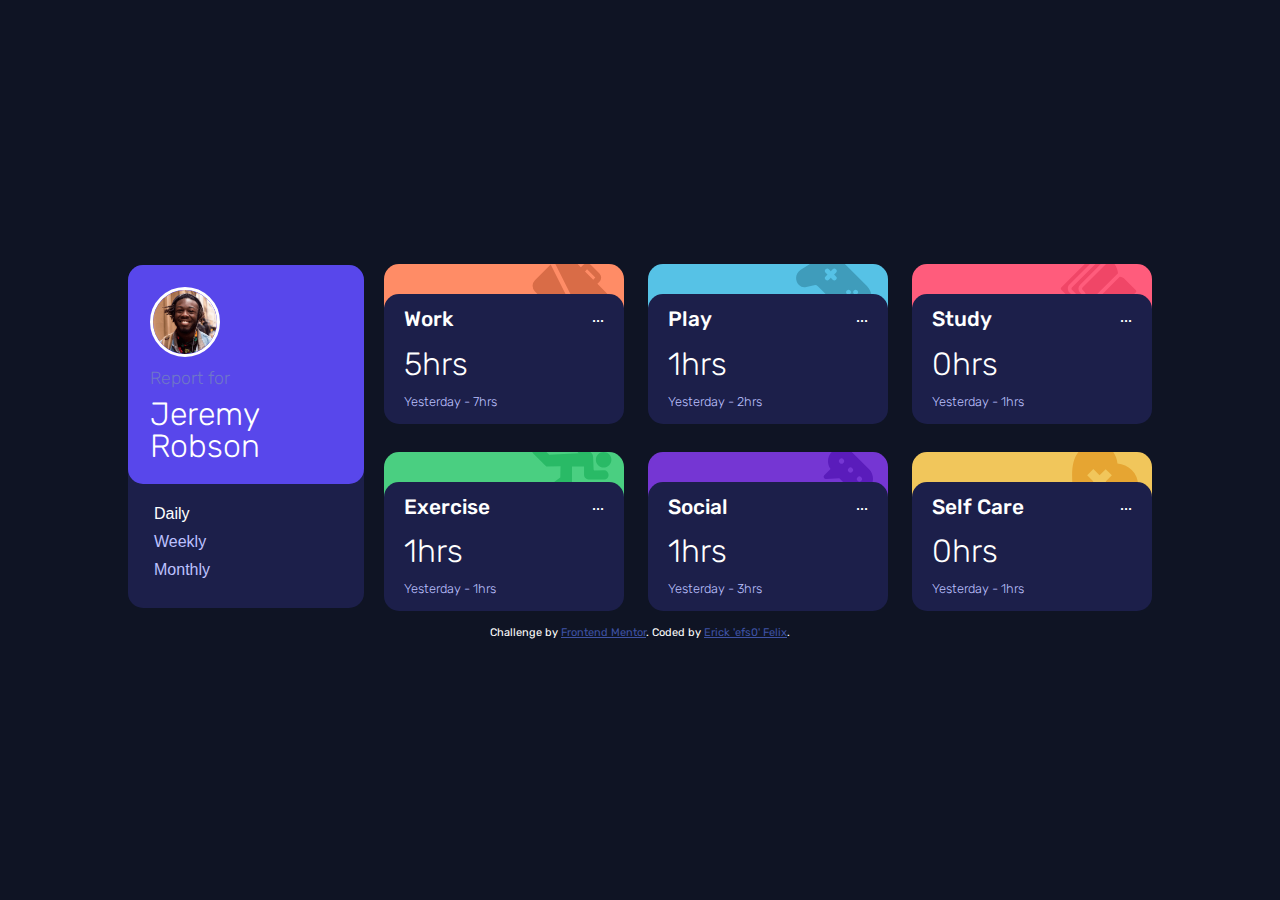
==== commit d802d902: "lot" ====
--- a/index.html
+++ b/index.html
@@ -22,6 +22,7 @@
     .attribution {
       font-size: 11px;
       text-align: center;
+      margin-top: 1rem;
 
     }
 
--- a/css/style.css
+++ b/css/style.css
@@ -81,6 +81,8 @@
     border-radius: 15px;
     cursor: pointer;
     overflow: hidden;
+    height: 80px;
+    transform: translateY(75px);
 }
 
 .cont__info {
@@ -185,7 +187,7 @@
     background: hsl(43, 84%, 65%) url(../images/icon-self-care.svg) no-repeat 95% -16px;
 }
 
-.Care-title{
+.Care-title {
     background: none;
 }
 
@@ -237,6 +239,10 @@
         padding: 20px;
     }
 
+    .btn {
+        margin-bottom: .5rem;
+    }
+
 
     .stats {
         display: grid;
@@ -248,13 +254,23 @@
         ;
     }
 
+    .stats__title-name {
+        margin-bottom: .5rem;
+    }
+
     .cont {
         width: 15rem;
         margin: 0;
+        height: 80px;
+        position:absolute;
+        transform: translateY(2px);
+
     }
 
     .cont__info {
         padding: 15px 20px;
+        width: 15rem;
+        z-index: 1;
 
     }
 
@@ -265,37 +281,40 @@
     .Work {
         grid-area: work;
         background-position: 148px -10px;
+        
 
     }
 
     .Play {
         grid-area: play;
         background-position: 148px -10px;
-
-    }
-
+        
+    }
     .Study {
         grid-area: study;
         background-position: 148px -10px;
-
     }
 
     .Exercise {
         grid-area: exercise;
         background-position: 147px -10px;
-
+        
     }
 
     .Social {
         grid-area: social;
         background-position: 156px -10px;
-
-    }
-
-    .Self{
+        
+    }
+
+    .Self {
         grid-area: selfcare;
         background-position: 160px -10px;
-    }
+        z-index: 0;
+        
+
+    }
+  
 
 
     .daily--active {
@@ -313,7 +332,7 @@
     .recent {
         font-size: 2rem;
         padding-top: 10px;
-        padding-bottom: 10px;
+        padding-bottom: 1rem;
     }
 
 
